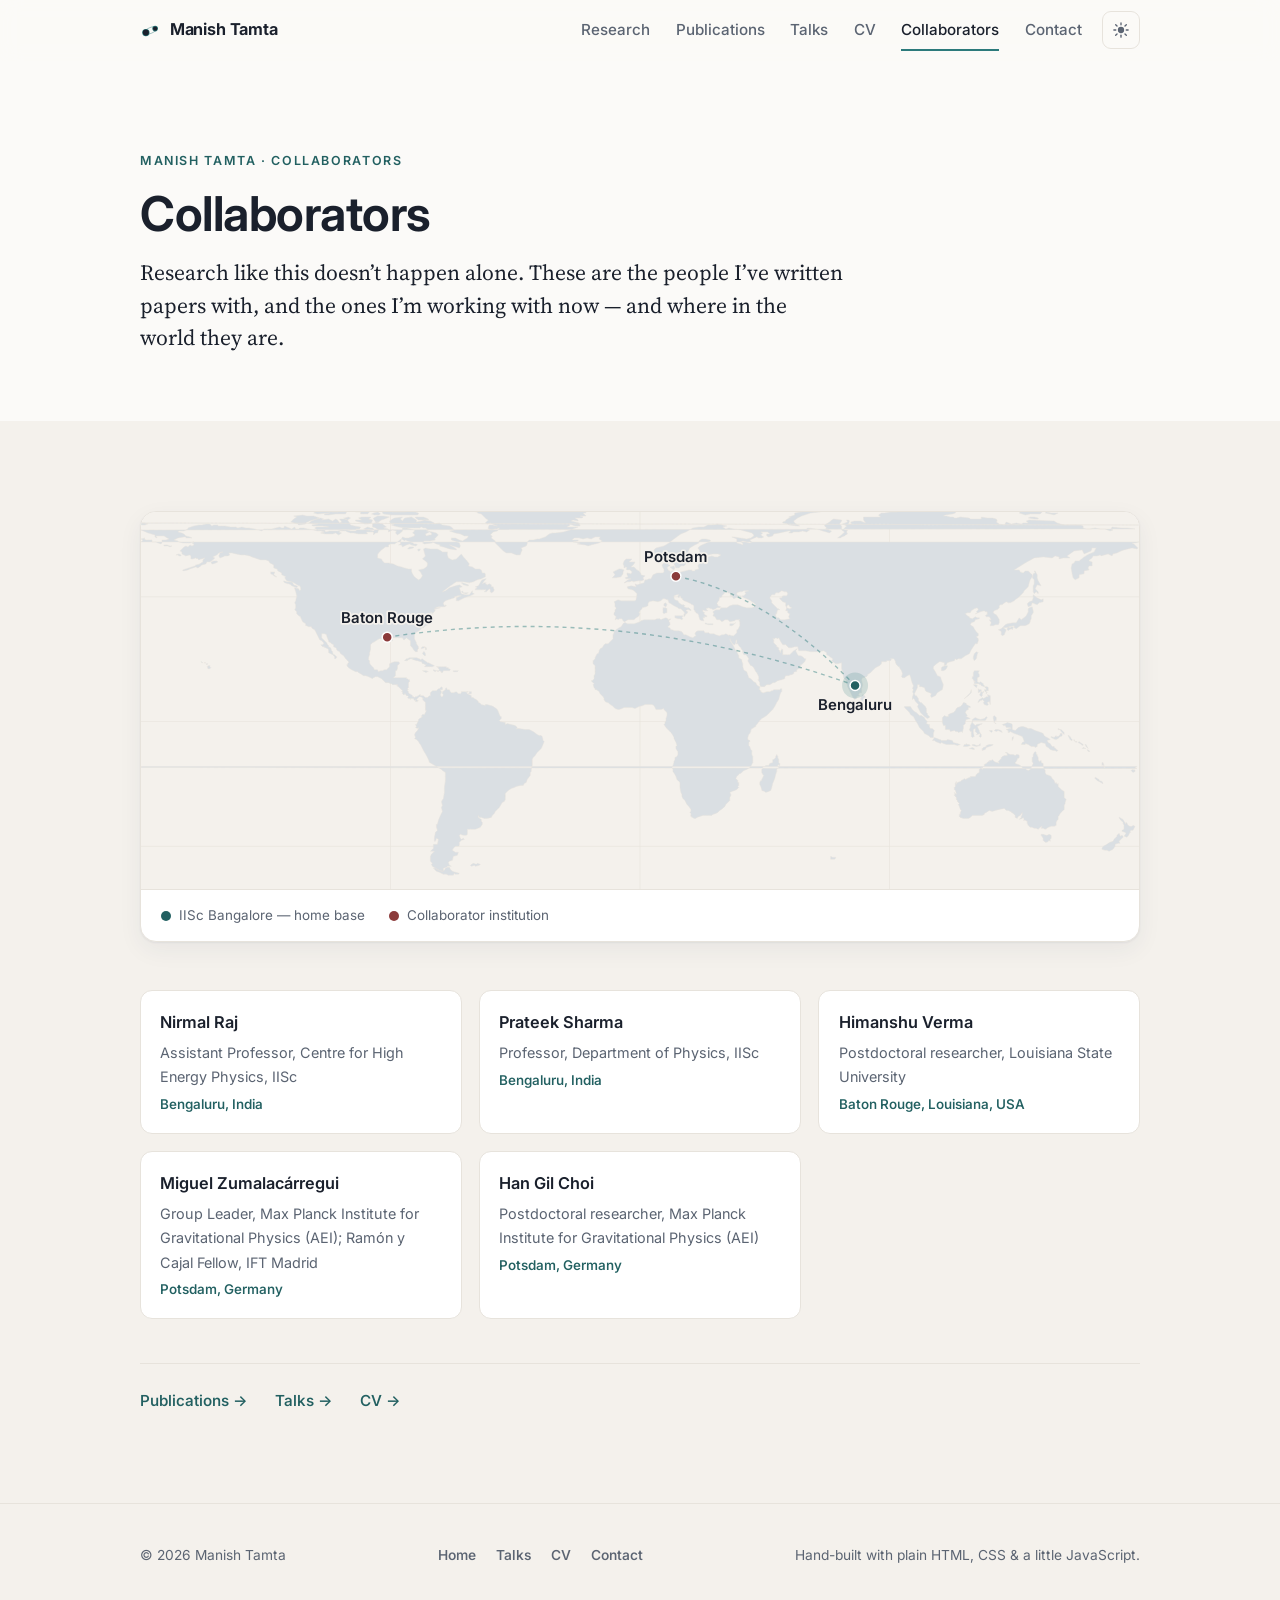
==== collaborators.html @ dfbf7b2c "Initial commit: Manish Tamta research portfolio Static site (plain HTML/CSS/JS, no build step): - Ho" ====
<!DOCTYPE html>
<html lang="en" data-theme="light">
<head>
<meta charset="utf-8">
<meta name="viewport" content="width=device-width, initial-scale=1">
<title>Collaborators — Manish Tamta</title>
<meta name="description" content="People Manish Tamta has written papers with and is working with now, and where in the world they are based.">
<link rel="canonical" href="https://manns01.github.io/manishtamta/collaborators.html">
<meta property="og:type" content="website">
<meta property="og:title" content="Collaborators — Manish Tamta">
<meta property="og:description" content="Co-authors and current collaborators, and a map of where they work.">
<meta property="og:url" content="https://manns01.github.io/manishtamta/collaborators.html">
<meta property="og:image" content="https://manns01.github.io/manishtamta/assets/img/headshot.jpg">
<meta name="twitter:card" content="summary_large_image">
<meta name="twitter:image" content="https://manns01.github.io/manishtamta/assets/img/headshot.jpg">
<link rel="icon" href="assets/img/favicon.svg" type="image/svg+xml">
<meta name="theme-color" content="#1a3a52">
<link rel="preconnect" href="https://fonts.googleapis.com">
<link rel="preconnect" href="https://fonts.gstatic.com" crossorigin>
<link rel="stylesheet" href="https://fonts.googleapis.com/css2?family=Inter:wght@400;500;600;700&family=Source+Serif+4:opsz,wght@8..60,400;8..60,500;8..60,600&display=swap">
<link rel="stylesheet" href="assets/css/style.css">
</head>
<body>
<a class="skip-link" href="#main">Skip to content</a>

<header class="site-nav" id="siteNav">
  <div class="nav-inner">
    <a class="brand" href="index.html">
      <svg class="brand-mark" viewBox="0 0 24 24" width="22" height="22" aria-hidden="true">
        <ellipse class="bbh-orbit" cx="12" cy="12" rx="8.4" ry="3.3" transform="rotate(-24 12 12)"/>
        <circle class="bbh-disc" cx="6.7" cy="14.4" r="3.5"/>
        <circle class="bbh-disc" cx="17.3" cy="9.8" r="2.5"/>
      </svg>
      Manish&nbsp;Tamta
    </a>
    <nav class="nav-links" aria-label="Primary">
      <a href="index.html#research">Research</a>
      <a href="index.html#publications">Publications</a>
      <a href="talks.html">Talks</a>
      <a href="cv.html">CV</a>
      <a href="collaborators.html" class="active" aria-current="page">Collaborators</a>
      <a href="index.html#contact">Contact</a>
    </nav>
    <div class="nav-actions">
      <button class="theme-toggle" id="themeToggle" type="button" aria-label="Switch colour theme">
        <svg class="icon-sun" viewBox="0 0 24 24" width="18" height="18" aria-hidden="true"><circle cx="12" cy="12" r="4.2" fill="currentColor"/><g stroke="currentColor" stroke-width="1.8" stroke-linecap="round"><line x1="12" y1="2.5" x2="12" y2="5"/><line x1="12" y1="19" x2="12" y2="21.5"/><line x1="2.5" y1="12" x2="5" y2="12"/><line x1="19" y1="12" x2="21.5" y2="12"/><line x1="4.9" y1="4.9" x2="6.7" y2="6.7"/><line x1="17.3" y1="17.3" x2="19.1" y2="19.1"/><line x1="4.9" y1="19.1" x2="6.7" y2="17.3"/><line x1="17.3" y1="6.7" x2="19.1" y2="4.9"/></g></svg>
        <svg class="icon-moon" viewBox="0 0 24 24" width="18" height="18" aria-hidden="true"><path fill="currentColor" d="M20 14.2A8.2 8.2 0 0 1 9.8 4a8.2 8.2 0 1 0 10.2 10.2z"/></svg>
      </button>
      <button class="menu-toggle" id="menuToggle" type="button" aria-label="Open menu" aria-expanded="false" aria-controls="siteNav">
        <span></span><span></span><span></span>
      </button>
    </div>
  </div>
</header>

<main id="main">
  <section class="section page-hero">
    <div class="wrap">
      <p class="eyebrow"><a href="index.html">Manish Tamta</a> · Collaborators</p>
      <h1>Collaborators</h1>
      <p class="lead">
        Research like this doesn&rsquo;t happen alone. These are the people I&rsquo;ve
        written papers with, and the ones I&rsquo;m working with now &mdash; and where in
        the world they are.
      </p>
    </div>
  </section>

  <section class="section section-alt">
    <div class="wrap">

      <figure class="worldmap">
        <svg viewBox="0 40 1000 378" role="img" aria-labelledby="mapTitle mapDesc" class="worldmap-svg">
          <title id="mapTitle">World map of collaborators</title>
          <desc id="mapDesc">Institutions in India, the United States and Germany, linked to IISc Bangalore.</desc>
          <rect class="ocean" x="0" y="0" width="1000" height="500"/>
          <g class="graticule" aria-hidden="true">
            <line x1="0" y1="125" x2="1000" y2="125"/>
            <line x1="0" y1="250" x2="1000" y2="250"/>
            <line x1="0" y1="375" x2="1000" y2="375"/>
            <line x1="250" y1="0" x2="250" y2="500"/>
            <line x1="500" y1="0" x2="500" y2="500"/>
            <line x1="750" y1="0" x2="750" y2="500"/>
          </g>
          <!-- Land silhouette (Natural Earth 110m via world-atlas, equirectangular).
               Regenerate with tools/build_worldmap.py -->
          <path class="land" d="M335,472 334,474 333,475 327,475 321,475 317,474 316,473 322,473 328,473 330,472 332,471 335,472ZM58,471 52,471 49,470 47,469 45,468 47,467 52,468 55,469 57,470 58,471ZM375,467 378,468 379,470 380,471 380,472 375,473 371,474 366,475 360,475 353,475 350,474 350,473 356,472 358,471 360,470 361,469 363,468 365,467 366,467 370,466 375,467ZM163,454 167,455 170,454 169,455 166,456 162,456 159,455 160,454 163,454ZM151,454 155,455 154,455 150,455 146,454 148,453 151,454ZM225,450 228,450 231,450 233,451 231,451 227,451 224,451 220,451 217,451 216,450 217,449 221,450 225,450ZM310,447 310,448 310,449 309,450 306,451 303,451 299,451 300,450 297,451 294,451 292,450 292,449 295,448 297,448 300,448 301,446 301,445 301,443 302,442 305,441 306,442 307,443 308,445 309,446 310,447ZM0,485 3,484 8,485 8,484 9,484 10,484 11,484 12,484 16,485 19,484 20,484 28,483 31,484 32,484 36,485 44,486 50,486 61,487 69,486 81,487 87,488 95,487 102,486 103,485 92,485 83,484 81,483 73,482 74,481 75,480 76,479 75,478 71,477 69,476 64,475 71,475 78,475 82,476 86,475 91,474 93,473 92,472 89,471 85,470 79,470 74,470 69,470 67,469 63,468 61,467 60,464 61,464 64,465 69,464 73,464 75,465 80,465 83,464 87,464 90,463 94,462 94,461 93,460 94,459 97,459 99,460 103,459 107,459 111,459 114,458 118,458 121,457 124,456 127,457 128,457 133,456 136,457 140,457 144,456 148,457 152,457 156,457 160,457 164,457 167,457 170,456 174,456 177,456 180,456 183,455 185,456 186,457 188,458 191,457 194,458 198,458 201,459 205,459 209,458 213,458 217,459 220,459 222,458 220,457 219,456 215,456 214,455 213,454 212,452 214,452 218,452 221,452 225,453 227,453 229,454 232,454 236,454 240,454 243,453 246,454 250,454 252,452 254,453 258,453 261,453 263,454 267,454 270,455 274,455 276,454 277,453 280,454 284,454 286,455 288,455 292,455 295,455 298,454 301,454 305,453 309,453 311,452 313,451 314,450 313,449 312,448 311,447 310,446 310,445 310,444 310,443 311,442 312,440 313,439 312,438 312,437 313,436 315,435 317,434 318,433 321,432 322,431 323,430 325,430 328,429 329,429 331,428 334,428 336,427 337,426 339,426 341,426 340,427 337,428 336,429 334,428 332,429 330,429 328,430 326,431 326,432 326,433 327,434 326,435 323,435 321,436 320,437 318,438 318,439 319,440 320,441 322,441 324,442 326,443 326,444 327,446 328,446 329,447 330,450 330,451 331,452 331,453 331,455 330,456 328,457 324,457 323,458 321,459 317,460 313,461 310,461 306,462 304,463 299,463 295,463 290,463 285,463 286,464 291,465 294,465 295,466 292,467 288,467 284,468 283,469 283,470 287,471 287,472 291,473 297,473 302,474 306,475 311,476 317,476 324,477 329,478 334,479 337,480 338,481 342,480 346,479 351,478 357,478 362,477 369,477 375,477 381,478 383,477 387,476 394,476 399,475 404,475 410,474 416,474 421,473 419,472 418,471 418,470 412,470 406,471 401,471 400,470 401,468 402,467 406,466 411,466 414,465 417,464 420,463 424,462 427,462 429,462 434,462 438,461 441,461 444,460 447,460 451,459 454,458 456,457 457,456 454,455 455,454 457,453 460,453 463,452 466,451 468,450 469,449 471,448 475,448 476,449 479,449 480,448 481,447 484,447 485,448 488,449 492,448 495,448 498,448 499,449 502,448 505,448 508,447 511,447 514,446 517,446 520,445 522,444 524,445 526,444 528,446 530,447 533,446 534,445 537,444 541,445 542,446 544,445 547,444 551,444 553,444 557,444 560,445 561,446 563,446 566,446 569,446 572,446 575,446 578,445 581,445 583,444 586,444 589,443 591,443 593,441 594,440 597,441 598,442 600,442 603,442 605,443 607,444 610,443 611,442 614,441 617,441 619,440 623,440 625,439 627,438 629,438 632,438 634,437 636,436 639,436 641,436 642,435 644,434 646,433 649,433 651,433 654,433 657,433 659,434 659,435 661,436 663,437 666,437 668,438 671,439 673,439 676,438 678,437 681,438 683,438 686,438 689,439 691,439 694,442 693,444 691,444 688,445 689,446 692,446 691,447 690,448 689,450 691,450 694,451 697,450 699,449 700,448 701,447 703,446 704,445 705,444 707,444 710,444 713,443 716,443 717,442 718,441 720,440 722,439 725,439 726,438 728,437 730,437 733,437 735,437 738,436 741,437 743,436 744,434 745,435 747,436 749,437 752,437 754,436 757,437 760,437 762,436 764,437 766,437 769,437 772,437 774,436 777,437 779,436 780,435 782,434 786,432 787,433 790,433 791,434 795,436 798,436 800,436 803,436 806,435 808,435 810,434 813,434 816,433 818,434 819,434 821,435 824,435 826,436 829,437 833,437 836,437 838,436 840,435 842,435 845,435 848,435 850,435 853,435 855,435 858,435 860,435 863,435 866,434 869,434 872,434 874,434 875,433 875,431 877,432 877,433 878,435 879,435 882,436 885,436 889,436 891,436 895,436 897,436 901,436 904,436 906,437 906,438 907,439 910,439 913,440 917,440 921,441 924,441 927,441 929,440 931,441 933,442 936,443 939,443 942,443 944,444 947,445 949,446 952,446 955,446 958,447 961,447 965,447 968,447 971,448 974,448 976,449 975,450 974,451 973,452 972,453 970,455 967,455 965,456 961,457 960,458 958,459 956,460 955,461 954,462 954,463 954,464 956,465 956,466 958,467 963,468 964,469 959,469 955,470 949,470 947,471 947,473 945,474 944,475 948,476 949,477 951,478 955,479 959,480 963,481 969,481 971,483 979,483 979,484 981,484 989,484 995,485 0,485ZM312,400 315,401 319,402 318,403 315,403 314,402 313,404 311,404 308,404 306,403 303,403 299,401 296,400 293,397 295,397 299,399 302,400 304,399 305,397 307,396 309,396 310,398 312,400ZM337,392 340,393 339,394 335,395 334,394 331,395 330,394 333,392 336,393 337,392ZM695,388 691,388 691,387 691,386 691,385 693,386 696,386 696,387 695,388ZM904,363 907,364 908,364 910,363 912,364 912,367 911,368 911,370 910,369 908,371 907,371 906,371 904,369 904,367 902,364 902,363 904,363ZM981,364 981,365 983,364 984,365 984,366 983,367 981,369 980,370 981,372 979,372 976,373 976,375 974,378 972,379 970,380 968,379 966,379 963,378 963,377 964,375 968,373 969,372 971,371 974,370 975,368 977,366 978,365 978,364 980,362 981,364ZM985,350 987,353 987,351 988,352 989,354 991,355 993,355 994,354 996,355 995,357 994,359 992,359 991,360 992,361 991,361 990,363 989,365 987,366 986,365 985,365 987,362 986,361 983,360 983,359 985,358 985,356 985,354 984,352 984,351 983,350 981,348 980,346 981,346 982,347 984,348 985,350ZM964,312 963,312 962,311 960,310 958,309 956,307 956,306 957,306 958,307 960,308 960,309 963,310 964,312ZM995,298 996,299 996,300 994,301 993,300 992,299 994,298 995,299 995,298ZM0,296 998,297 996,297 996,296 997,296 998,295 0,295 1,295 0,296ZM966,296 965,296 964,295 964,294 966,296ZM964,291 965,294 964,293 963,294 963,293 963,291 964,291ZM639,288 639,291 640,292 640,294 639,294 639,293 638,294 639,296 638,297 637,298 637,300 636,303 635,307 633,312 632,316 631,319 629,320 626,321 625,320 622,319 622,318 621,315 620,313 620,311 621,309 622,309 622,308 623,306 624,304 623,303 622,301 622,298 623,297 623,295 625,295 626,294 627,294 629,294 630,292 633,291 633,289 633,288 634,288 636,286 636,285 637,283 638,285 638,286 639,288ZM899,288 900,290 902,289 902,291 904,292 904,293 904,295 905,297 906,299 906,301 907,303 910,304 912,305 913,307 915,309 916,312 917,311 918,313 919,312 919,315 921,317 922,318 925,320 925,322 925,324 925,326 927,328 926,331 926,332 925,334 925,336 925,338 923,340 921,342 920,344 919,345 919,348 918,349 917,351 917,353 917,354 915,355 912,355 909,356 908,357 906,358 904,357 902,357 903,355 901,356 899,358 897,357 895,357 893,356 891,356 889,354 888,352 888,350 886,349 884,349 885,348 884,346 883,347 880,348 882,346 882,345 883,343 883,341 881,344 879,345 878,347 876,346 876,344 874,342 872,341 873,341 869,339 867,339 865,337 860,338 856,339 853,340 850,339 847,341 845,342 845,343 843,344 841,344 839,344 837,344 835,344 833,344 831,346 829,347 828,347 826,347 824,347 821,346 820,345 820,343 821,343 821,342 821,341 822,339 821,338 820,335 819,333 820,332 818,330 818,329 817,328 817,326 815,324 815,323 816,324 815,321 816,322 817,323 817,322 816,319 815,318 815,316 816,315 816,314 816,312 817,310 817,313 818,311 821,310 822,309 824,308 825,307 826,308 828,307 830,306 831,306 831,305 833,305 836,305 837,303 838,302 840,301 840,299 840,298 842,296 843,298 844,297 843,296 844,295 845,295 845,293 847,292 848,291 849,290 850,290 850,289 852,289 853,288 855,290 857,291 858,291 860,292 859,290 861,288 862,287 862,286 863,285 865,284 866,284 868,284 868,282 866,281 868,281 869,282 871,283 873,283 874,283 876,284 877,283 878,283 879,283 880,284 880,286 879,287 878,287 878,288 877,290 876,291 876,292 879,293 881,294 882,295 884,297 885,297 886,297 887,298 889,299 891,298 892,297 892,296 893,294 894,292 893,290 893,288 893,286 894,285 894,284 894,283 895,281 896,280 897,281 897,283 898,283 898,284 899,286 899,287 899,288ZM950,279 951,280 949,280 948,278 950,279ZM835,278 834,278 830,277 833,276 835,277 835,278ZM947,277 946,277 944,277 943,277 944,276 945,276 946,277 947,277ZM949,277 947,275 946,273 947,273 948,275 949,277ZM846,278 843,279 843,278 843,277 844,276 847,275 847,274 850,273 852,273 853,273 854,273 853,274 850,275 847,276 846,278ZM827,272 828,273 830,273 831,274 828,275 826,275 824,275 825,273 827,273 827,272ZM841,272 841,274 837,275 833,274 833,273 835,273 837,274 839,274 841,272ZM944,273 944,274 942,273 941,272 939,271 940,270 941,271 943,272 944,273ZM938,270 937,271 936,270 935,269 935,268 936,270 938,270ZM802,269 807,269 808,268 813,269 814,271 818,272 821,273 818,274 815,273 813,273 810,273 807,273 804,272 802,271 801,272 796,270 795,269 793,269 795,266 798,267 800,268 801,268 802,269ZM874,267 873,269 873,267 873,266 874,265 874,266 874,267ZM933,269 932,269 931,268 930,266 929,264 930,264 930,265 931,265 932,267 933,268 933,269ZM922,265 921,265 920,266 919,267 917,268 916,268 914,267 912,266 912,265 915,266 916,265 917,264 917,265 919,265 920,264 921,263 921,262 923,262 923,264 922,265ZM853,260 852,261 851,260 850,259 853,259 853,260ZM862,259 863,261 861,260 859,259 857,260 855,259 856,258 859,258 862,259ZM925,262 925,263 924,262 923,261 922,260 921,258 919,258 919,257 921,258 922,258 923,259 924,260 925,261 925,262ZM873,253 873,258 876,259 879,256 882,255 884,255 887,256 889,257 892,257 896,259 902,261 904,262 905,264 906,265 910,267 911,268 908,269 909,271 911,272 913,275 915,275 915,276 917,277 916,277 919,279 917,280 916,279 914,279 911,278 909,276 907,275 906,272 902,271 900,272 898,273 898,275 896,276 895,275 892,275 889,273 886,272 886,273 882,273 883,271 885,270 884,267 883,265 878,263 875,262 871,260 870,261 869,261 869,260 869,259 867,258 870,257 872,257 871,256 867,256 866,254 864,254 863,253 866,252 868,251 872,252 873,253ZM848,246 846,249 844,249 841,249 836,249 834,249 833,251 836,254 837,253 843,252 842,253 841,253 840,254 838,255 840,259 840,260 842,263 842,265 841,266 840,265 841,262 838,263 837,263 838,262 836,260 836,257 834,258 834,261 835,265 833,266 832,265 832,262 832,260 831,260 830,258 831,256 831,254 833,250 833,248 836,246 838,247 841,248 845,247 847,245 848,246ZM857,247 857,249 856,249 855,251 857,252 856,252 855,251 854,247 854,245 855,244 856,245 857,246 857,247ZM794,266 791,266 789,264 785,262 784,260 782,258 780,256 778,252 776,249 775,247 774,245 771,243 770,241 768,239 765,236 765,235 766,235 771,235 773,238 775,240 777,241 780,244 782,244 785,246 786,248 788,250 787,252 789,253 790,253 790,255 791,257 793,257 795,259 794,262 794,266ZM827,245 831,247 827,248 826,250 826,252 824,254 824,257 823,261 822,260 819,261 818,260 816,260 815,259 811,260 810,258 808,258 806,258 806,254 804,254 803,251 803,249 803,246 805,244 807,245 809,245 809,243 811,242 814,241 816,239 817,237 818,236 821,235 823,233 824,231 825,231 827,232 827,233 829,234 831,235 831,236 829,236 829,238 827,239 826,241 828,244 827,245ZM851,227 851,228 851,230 851,233 850,230 848,231 849,233 848,234 845,233 844,231 845,230 843,228 842,229 841,229 839,231 839,230 840,228 842,227 843,226 844,227 846,226 847,225 849,225 848,223 851,224 851,226 851,227ZM726,233 723,233 722,231 721,227 723,223 725,224 726,226 727,229 727,232 726,233ZM331,222 328,222 329,221 329,220 330,220 331,220 331,222ZM844,221 843,222 843,224 842,225 840,223 841,222 841,221 842,220 843,220 843,221 845,219 844,221ZM829,224 825,227 827,225 829,223 831,221 832,218 832,221 831,222 829,224ZM839,217 840,218 842,218 842,219 841,220 839,221 839,220 839,218 839,217ZM849,216 849,219 847,219 847,220 848,221 847,222 847,220 846,220 845,218 847,218 847,217 845,215 848,215 849,216ZM838,214 837,216 836,215 834,213 837,213 838,214ZM837,199 839,199 840,199 839,201 840,203 840,205 838,206 838,208 838,210 840,211 841,210 844,212 844,213 845,214 845,215 842,214 841,212 841,213 839,212 836,212 835,212 835,210 836,210 835,209 835,210 834,208 833,207 833,205 834,205 834,201 835,199 837,199ZM318,199 317,200 315,200 313,200 313,199 314,199 316,199 317,199 318,199ZM286,200 286,201 284,200 282,199 283,199 284,199 285,199 286,199 288,200 286,200ZM298,195 301,195 303,195 305,195 306,195 306,196 308,196 308,197 309,197 310,198 309,199 308,199 307,199 306,199 305,199 304,199 303,199 302,201 301,201 301,200 299,199 298,200 296,199 295,200 293,199 293,198 296,199 298,199 299,198 298,197 298,196 296,195 297,195 298,195ZM806,198 804,199 802,199 802,196 803,195 806,194 808,194 808,195 807,197 806,198ZM68,197 67,197 67,196 66,195 67,195 67,194 68,194 69,194 69,195 70,196 69,197 68,197ZM66,193 65,192 66,192 67,192 66,193ZM65,191 64,191 63,191 65,191ZM62,191 61,191 60,190 61,190 62,191ZM279,187 280,188 282,187 283,188 286,190 287,191 288,191 290,192 292,193 294,194 292,195 290,195 288,195 284,195 286,193 285,193 283,192 282,192 281,190 280,190 277,189 276,189 273,188 272,188 273,187 270,187 268,188 267,188 267,189 265,189 264,189 265,188 266,187 267,187 269,186 271,186 274,186 276,186 279,187ZM285,184 284,184 283,183 282,182 283,180 284,180 285,182 285,184ZM837,187 835,189 834,187 834,185 835,182 837,180 839,181 838,182 837,187ZM284,176 281,177 281,176 282,175 284,175 284,176ZM286,176 286,178 285,178 285,176 284,175 286,176ZM874,155 874,156 873,158 872,157 870,158 869,159 868,158 868,157 869,155 871,156 872,155 874,155ZM596,151 594,152 594,153 592,154 590,154 590,152 591,152 592,152 594,152 596,151ZM566,151 567,152 570,152 572,152 573,152 573,153 569,153 565,152 566,151ZM543,144 542,146 543,147 542,148 540,147 538,147 535,146 535,144 538,144 541,144 543,144ZM526,136 527,137 527,141 526,141 524,142 523,141 523,138 523,136 524,136 526,136ZM892,147 891,149 891,150 890,152 886,154 881,154 877,157 875,156 875,154 870,155 867,156 864,156 867,158 865,163 863,164 862,163 862,160 861,159 859,158 862,157 864,155 866,153 868,152 874,151 877,151 880,146 882,148 886,145 887,144 889,140 889,137 890,136 893,135 894,139 894,141 892,144 892,147ZM527,133 526,135 524,134 524,133 524,132 526,131 527,133ZM900,127 902,128 904,127 904,130 900,131 898,133 893,131 892,134 889,135 888,132 890,130 893,129 894,126 894,123 898,126 900,127ZM323,121 325,121 328,121 326,122 325,122 322,121 321,120 322,119 323,121ZM328,114 327,114 323,113 321,111 322,111 325,112 328,113 328,114ZM157,115 156,116 151,114 150,113 148,112 147,112 144,111 143,110 143,109 146,110 148,110 151,110 152,111 153,113 156,114 157,115ZM344,109 342,112 344,111 346,111 345,112 347,113 349,112 351,113 351,115 353,115 353,116 354,118 353,120 351,121 350,120 350,118 349,117 346,120 344,120 346,118 344,118 341,118 335,118 335,117 337,116 335,115 338,114 341,109 342,108 345,107 346,107 344,109ZM131,100 134,100 133,103 136,105 135,105 133,104 132,103 130,102 130,100 131,100ZM899,109 902,114 898,113 896,117 899,120 899,122 897,120 895,122 894,120 894,117 894,114 895,112 895,108 893,106 894,102 896,101 895,99 896,99 897,101 898,103 898,106 899,109ZM481,105 476,106 472,106 475,103 473,100 477,98 479,97 481,97 484,98 483,100 483,102 481,105ZM535,96 534,98 531,96 530,95 534,94 535,96ZM75,91 72,92 71,92 70,90 73,89 74,89 76,89 77,90 75,91ZM492,87 489,90 492,90 495,90 494,92 491,95 494,95 497,98 499,99 501,102 501,103 505,104 504,105 503,106 504,108 502,109 498,109 493,110 492,109 490,110 487,110 485,111 484,111 488,108 491,107 486,107 485,106 488,105 487,103 487,101 491,102 492,100 490,98 487,98 486,97 487,96 486,95 484,96 484,94 483,92 484,89 486,87 488,87 492,87ZM40,84 38,84 37,83 35,83 38,82 40,83 40,84ZM280,77 279,79 278,79 277,78 278,77 279,77 280,77ZM273,76 269,77 267,77 269,75 273,75 273,76ZM23,73 25,73 26,73 29,74 31,74 29,75 27,74 26,74 23,74 23,73ZM263,68 264,69 265,68 267,69 270,70 273,71 273,72 276,72 277,73 275,74 271,73 269,72 266,73 262,75 261,73 258,73 260,72 260,70 261,67 263,68ZM460,65 459,67 462,69 459,71 451,73 448,74 445,73 437,72 440,71 433,70 438,69 438,68 432,68 434,66 439,66 443,67 447,66 451,67 455,65 460,65ZM289,63 286,64 285,62 287,61 289,60 291,61 291,62 291,63 289,63ZM0,58 7,61 14,63 14,65 16,66 15,64 23,64 28,67 25,68 21,68 21,71 20,72 17,71 15,70 11,70 11,68 8,68 5,68 3,67 4,66 0,67 2,68 0,70 1000,70 996,71 993,71 995,72 997,74 998,75 999,76 998,77 993,76 985,78 982,79 978,81 974,82 973,84 969,82 962,84 961,83 958,84 954,84 953,86 950,88 950,89 953,90 953,94 950,94 949,96 950,98 945,99 945,102 940,103 940,106 936,108 934,106 933,102 932,96 933,92 935,91 936,89 940,89 945,85 950,82 955,80 957,76 953,76 952,79 945,82 943,78 935,79 928,84 931,86 924,86 920,87 920,85 916,84 913,86 904,85 895,86 886,91 875,98 880,98 881,100 884,101 886,99 889,99 893,103 893,105 891,108 890,111 889,115 885,119 884,121 880,125 876,128 875,129 871,131 869,131 867,130 864,132 863,133 862,133 861,133 860,134 860,136 859,137 858,138 857,138 855,139 854,140 854,141 855,142 857,143 859,146 860,148 860,151 859,153 856,153 854,154 851,154 851,153 852,151 850,148 852,148 850,145 849,145 848,145 847,145 846,144 847,143 848,143 848,142 848,141 848,140 846,140 845,139 841,140 839,141 836,142 838,141 837,140 839,138 838,136 835,137 832,139 831,141 828,141 826,142 828,144 830,145 830,146 833,147 836,145 838,146 840,146 840,147 836,148 835,150 832,151 831,153 834,155 835,157 837,160 839,162 839,164 837,165 838,166 839,167 839,169 838,172 836,172 834,175 832,178 830,182 826,184 822,187 819,187 817,188 816,187 815,189 811,190 808,191 807,193 805,194 805,192 805,191 801,190 800,190 796,193 794,195 794,197 796,200 798,204 801,205 802,208 804,213 803,218 801,219 798,221 796,224 792,226 791,224 792,222 790,221 787,220 786,219 785,216 782,215 780,215 780,213 778,213 778,216 776,220 775,222 776,224 777,224 779,227 779,229 781,231 782,231 784,233 786,235 787,237 787,238 787,240 787,241 788,242 788,243 790,245 790,246 788,247 785,245 782,242 781,241 780,239 779,237 778,235 779,233 778,232 777,231 776,230 775,228 774,227 773,228 773,227 773,225 774,222 773,220 774,218 773,217 774,214 773,212 772,209 771,205 770,203 768,204 765,206 763,206 762,205 763,202 762,199 760,196 760,195 759,195 757,193 756,191 756,190 755,188 754,187 751,187 752,188 751,189 750,189 749,189 748,189 747,189 747,190 745,190 742,190 742,192 740,194 736,196 733,199 731,201 728,203 728,204 727,205 724,206 723,206 722,208 723,212 723,214 722,217 722,221 720,221 719,223 720,224 717,225 717,227 715,228 713,225 711,221 710,219 709,217 708,215 707,211 707,209 704,206 703,200 702,197 702,193 702,191 698,192 696,192 692,189 693,188 693,187 689,184 687,183 687,181 684,179 679,180 675,180 671,180 666,179 663,179 659,179 658,175 657,175 655,175 652,176 649,176 646,173 643,173 641,170 639,166 638,167 636,166 635,167 633,167 634,168 634,169 634,171 636,173 637,174 637,175 639,176 639,177 639,178 640,179 640,180 641,181 641,179 642,178 642,177 643,178 643,180 643,182 643,183 644,183 646,183 648,183 650,183 652,181 654,179 656,178 657,177 657,178 656,179 657,181 658,183 659,184 661,184 663,185 664,186 665,187 666,187 666,188 665,190 664,191 662,193 661,193 661,194 660,195 661,197 660,197 659,197 657,198 657,200 656,200 655,200 654,201 654,202 652,203 651,203 649,204 648,204 646,204 645,206 645,207 642,208 638,209 635,211 634,211 633,211 632,212 630,213 627,213 626,214 625,214 625,215 624,215 623,215 621,215 620,213 620,212 620,211 619,209 618,208 619,208 619,206 619,205 618,203 617,201 616,200 615,198 614,196 612,194 611,194 609,191 608,189 609,187 607,184 606,183 604,183 603,181 603,180 603,179 602,178 601,176 599,174 598,172 596,172 597,171 597,170 597,168 596,169 596,171 595,173 594,173 593,172 592,171 590,167 591,170 593,173 595,177 596,179 597,180 599,184 599,186 602,188 602,189 603,192 603,195 604,198 605,199 607,200 608,203 609,206 611,207 614,210 616,211 617,213 618,214 620,215 620,216 620,217 619,217 620,218 621,219 621,220 623,221 624,221 627,220 630,220 632,219 633,219 634,218 636,218 637,218 638,218 640,218 641,217 642,217 642,219 642,220 641,221 640,224 639,228 637,231 635,235 633,238 629,242 627,244 622,247 620,249 617,253 616,254 616,255 614,256 613,257 612,257 611,259 611,260 610,262 609,263 608,266 608,268 610,269 610,270 609,271 609,272 609,274 610,275 611,278 612,279 612,280 612,283 613,285 613,289 613,291 612,293 611,295 610,296 607,298 604,299 601,302 600,302 598,304 597,305 596,307 598,309 598,311 599,311 599,314 598,315 599,316 598,317 597,318 595,319 592,320 590,321 591,323 591,324 590,326 590,329 589,330 588,331 587,332 586,333 585,335 583,337 580,339 578,341 576,342 573,343 572,344 570,344 569,344 566,344 564,344 563,344 560,345 557,346 556,347 554,347 553,346 552,346 551,344 551,345 551,344 551,342 550,341 551,340 551,338 549,335 547,333 545,329 543,327 542,325 542,323 541,321 540,316 540,313 540,311 539,310 537,308 536,305 535,303 533,300 533,298 532,296 533,294 534,291 534,290 535,288 535,286 537,285 538,283 538,281 538,280 537,279 536,277 536,275 537,274 536,271 535,269 534,267 534,266 533,264 531,261 528,258 526,256 524,253 525,252 525,251 526,249 526,247 527,244 527,241 526,240 525,239 524,238 524,237 521,238 520,238 519,238 516,238 515,236 514,234 512,233 510,233 507,233 505,233 503,234 499,235 497,236 495,237 492,236 491,236 489,236 487,236 484,236 482,237 479,238 478,238 475,237 472,234 470,233 468,231 467,231 465,230 464,228 464,227 463,225 462,224 461,223 460,222 459,220 458,219 456,218 455,218 455,217 454,216 453,213 454,212 452,210 451,209 452,209 454,207 454,205 454,204 455,202 455,200 455,197 455,196 455,194 454,193 453,192 453,190 453,189 454,188 455,187 455,186 456,184 457,182 458,182 459,180 459,179 460,177 462,176 464,173 465,172 468,172 470,170 471,169 473,167 473,163 474,161 474,160 476,158 479,156 481,155 483,152 484,151 486,151 487,152 490,152 493,152 494,152 497,151 500,150 501,149 504,148 509,148 513,148 515,148 517,147 520,147 521,148 523,147 526,146 528,147 528,148 531,147 529,149 529,150 530,151 530,153 528,155 529,156 530,156 531,158 532,158 535,159 536,159 539,159 542,160 544,163 546,163 550,165 553,166 554,165 556,164 555,162 556,160 558,159 560,159 564,159 565,161 566,161 569,161 570,162 574,162 576,163 579,164 580,164 582,163 584,163 586,162 588,163 589,164 589,163 592,164 594,164 595,163 596,162 597,161 597,159 597,158 598,158 599,156 600,154 600,152 600,150 599,149 600,148 599,148 596,148 595,149 590,150 588,148 585,148 584,149 582,150 580,148 577,148 575,145 573,144 574,142 573,140 576,138 580,138 581,136 587,136 590,134 593,133 598,133 603,135 607,136 610,136 612,136 615,135 616,133 615,132 614,131 612,130 611,129 607,127 604,126 602,124 604,124 606,122 605,120 609,119 606,119 604,119 602,120 600,120 597,121 597,123 599,124 601,124 601,125 598,125 594,127 593,126 593,125 590,124 591,124 593,123 592,122 588,121 588,120 585,121 584,122 582,124 582,125 581,126 580,125 579,129 578,130 577,132 578,133 578,134 581,135 580,136 577,136 576,137 573,138 572,137 571,137 569,136 566,137 568,139 566,139 565,139 563,138 563,140 565,141 564,142 565,143 567,144 567,145 564,145 565,146 563,146 564,149 562,149 560,148 559,145 559,144 558,142 556,141 556,140 555,140 555,139 554,138 554,137 554,135 554,134 553,133 552,133 551,132 549,131 547,130 544,129 542,127 543,127 541,126 541,125 540,124 539,126 538,125 538,124 539,123 537,123 534,124 534,125 534,126 535,128 538,129 539,131 542,133 544,133 545,134 544,135 547,136 549,136 551,138 551,139 549,138 547,138 546,139 548,140 547,142 546,142 545,144 544,145 544,144 544,142 545,142 544,140 543,139 542,138 541,137 539,137 538,136 536,135 534,134 531,132 529,131 528,128 527,128 525,127 523,127 522,128 521,129 518,130 513,129 509,130 508,132 508,134 506,135 502,136 502,137 500,139 499,141 500,142 499,144 498,145 496,146 494,148 491,148 488,148 486,149 485,150 484,150 483,149 482,147 479,147 478,148 477,147 475,148 476,145 475,144 474,143 474,142 474,141 475,140 475,138 476,137 476,136 475,135 475,134 475,132 474,130 478,128 481,129 485,129 488,129 490,129 495,129 496,128 497,122 494,119 492,118 488,117 487,115 491,114 496,115 495,112 497,113 504,111 505,108 507,108 509,107 511,107 513,103 517,101 519,101 520,101 522,101 523,101 524,100 524,99 524,97 523,96 522,93 523,92 524,91 526,91 527,90 529,90 529,91 528,92 529,93 530,93 530,94 529,94 527,96 528,97 528,98 530,99 530,100 533,99 535,99 538,100 539,101 541,100 545,99 549,98 552,98 552,99 555,99 555,98 559,97 558,94 559,92 560,91 563,90 565,92 567,92 568,89 568,88 567,88 565,87 565,86 568,85 572,84 575,85 578,85 581,83 578,82 573,82 568,83 564,84 562,82 559,81 560,79 558,76 560,74 562,73 569,70 571,69 570,68 566,67 562,67 559,69 559,71 555,73 550,76 548,80 550,82 552,83 550,86 547,87 546,92 544,94 541,94 539,96 536,96 535,94 533,90 531,87 529,85 523,88 520,89 516,87 515,84 514,78 516,76 524,74 529,71 534,67 541,62 546,60 553,56 559,55 564,55 568,53 573,53 578,52 587,54 583,55 586,57 589,56 594,57 601,58 612,61 614,63 614,64 611,66 607,67 594,65 592,65 597,67 597,71 601,72 603,73 603,71 601,70 603,69 610,71 612,70 610,68 617,65 619,66 622,66 624,65 621,63 623,61 621,60 628,60 630,62 627,62 627,64 629,65 633,64 634,62 640,61 649,59 651,59 649,61 652,61 654,60 659,60 663,59 667,60 670,58 667,57 668,56 676,57 680,58 690,61 692,59 689,58 689,57 686,57 687,56 685,54 685,53 690,50 692,48 694,47 702,48 702,49 700,52 701,53 702,54 702,58 705,60 703,62 698,66 701,66 702,65 705,64 706,63 708,62 707,60 708,58 705,58 704,57 707,54 703,52 708,50 707,48 709,48 710,49 709,52 712,52 711,50 715,49 721,49 726,51 724,48 724,45 728,45 735,45 741,45 739,43 742,41 745,41 751,40 758,40 759,39 766,38 769,39 775,38 780,38 781,36 783,35 790,34 795,35 791,36 797,36 798,38 800,37 809,37 815,38 817,39 816,41 813,42 806,43 804,44 807,44 811,45 814,45 815,46 817,46 821,45 830,46 831,47 842,47 842,45 848,46 853,46 857,47 858,49 857,50 860,52 865,53 867,50 872,52 877,51 882,52 884,51 889,51 887,49 890,48 915,49 918,51 925,53 936,53 942,53 944,54 944,56 947,57 951,57 956,56 961,57 966,57 971,59 974,58 972,57 973,55 982,56 988,56 996,57 0,58ZM636,135 638,137 639,137 640,138 638,138 637,141 637,142 636,142 636,144 637,146 639,146 641,148 645,148 650,147 649,145 650,142 648,141 648,139 646,139 647,136 650,137 652,136 650,135 649,133 647,134 647,136 646,134 646,133 646,132 646,131 643,130 641,128 640,127 640,126 642,126 643,124 645,124 647,124 648,122 647,120 645,120 642,119 639,121 636,121 635,123 632,123 630,126 632,129 632,131 635,134 636,135ZM234,58 233,59 229,58 227,58 223,57 225,56 227,55 230,56 232,56 233,57 234,58ZM0,51 1000,53 997,53 996,53 0,51ZM0,51 3,51 7,52 6,52 4,53 0,53 0,51ZM248,57 248,60 252,58 256,59 255,61 257,63 260,61 262,59 262,56 266,56 270,57 274,58 274,59 272,61 274,62 274,64 268,66 265,66 262,65 261,67 258,69 257,70 254,72 250,72 248,73 248,75 245,75 241,78 238,81 237,83 237,86 241,87 242,89 244,91 248,91 253,92 255,93 257,94 261,95 264,96 268,97 271,97 271,99 272,102 274,105 278,108 280,107 282,104 280,100 278,98 283,97 286,95 287,93 287,91 285,89 282,87 285,84 284,81 283,77 285,76 290,77 293,77 295,77 297,77 301,79 302,80 307,80 307,83 308,86 310,87 312,88 316,87 319,84 321,82 323,85 326,88 329,92 328,94 332,95 335,97 339,97 341,98 342,101 344,101 345,102 345,105 343,106 341,107 337,108 333,110 329,111 323,110 318,110 316,110 313,112 310,114 306,117 302,120 305,119 309,116 315,114 319,113 322,115 319,116 320,119 321,122 325,123 329,123 332,119 332,121 334,122 330,124 324,126 322,127 318,129 316,129 316,126 321,124 317,124 314,125 314,126 311,127 308,128 305,129 304,130 303,131 303,132 304,134 305,134 305,133 306,134 304,135 302,135 300,135 299,135 298,135 295,136 299,136 300,136 296,137 294,137 295,137 294,138 295,138 294,140 292,142 292,141 291,141 290,140 291,142 292,143 291,144 289,147 290,145 288,144 288,141 287,142 288,144 286,144 288,145 288,147 289,148 290,151 288,153 285,154 283,156 282,156 280,157 280,158 277,160 275,161 274,163 274,165 274,167 275,169 276,171 276,172 278,175 278,177 277,178 277,180 276,180 275,180 274,179 273,178 272,176 270,174 270,173 270,171 270,169 267,167 266,166 264,168 263,168 262,166 260,166 257,166 254,166 252,166 251,166 252,167 252,168 252,169 251,169 250,169 248,169 245,168 243,168 241,167 239,167 237,168 234,170 232,171 230,173 230,174 230,176 230,177 230,178 229,181 229,183 228,186 228,188 229,189 229,191 230,193 232,195 233,196 234,198 237,198 238,200 240,199 242,199 244,198 246,198 248,196 249,195 249,192 251,191 254,190 257,190 258,190 259,191 259,192 257,194 257,195 257,196 257,197 256,199 255,199 255,200 255,201 255,202 255,203 255,204 254,205 253,206 254,206 255,206 256,206 257,206 259,206 260,206 261,206 262,206 263,206 264,206 265,206 266,206 266,207 267,207 268,208 269,208 269,209 269,210 268,211 268,212 268,214 268,216 267,217 268,218 267,218 267,219 268,220 268,221 269,222 271,223 272,224 272,225 273,225 274,226 275,225 276,225 278,224 279,223 280,223 280,224 282,224 283,224 284,225 285,226 287,226 289,224 290,224 290,223 290,221 292,219 294,219 296,219 298,217 299,217 301,215 302,216 302,217 302,218 300,218 301,220 301,221 300,223 301,225 302,225 303,223 302,222 302,220 305,218 305,217 306,216 307,218 309,218 310,220 311,221 313,221 316,220 318,222 320,222 321,221 321,220 325,220 328,220 326,221 327,222 329,223 331,224 331,226 333,226 334,227 336,228 338,230 338,231 339,231 340,232 341,233 345,234 345,233 347,233 350,234 351,234 353,235 356,237 357,238 358,240 360,245 361,245 361,247 359,249 360,250 365,251 365,253 367,252 371,253 375,254 377,256 376,257 379,257 385,258 389,258 393,260 397,263 399,264 401,264 402,265 403,269 404,270 402,275 401,277 397,281 395,284 393,286 392,288 392,294 391,298 391,300 390,301 390,304 387,308 386,311 384,312 383,314 380,314 376,315 374,316 371,317 368,319 365,322 365,324 365,325 365,328 364,330 362,331 359,336 357,338 355,340 354,342 352,344 351,346 347,347 345,347 344,347 341,346 339,346 338,344 338,346 341,348 341,350 342,351 342,353 340,356 335,358 330,358 327,358 327,360 327,362 327,363 326,364 323,364 320,363 319,364 320,367 321,368 323,367 324,368 321,369 319,371 319,374 318,375 315,375 313,377 312,379 315,381 318,381 317,384 313,385 312,389 309,390 308,391 309,394 311,395 310,395 307,395 306,396 303,397 303,400 302,400 298,399 295,397 292,395 291,393 292,392 290,390 290,385 291,383 294,380 290,380 293,377 293,373 297,373 298,368 296,367 295,370 294,370 294,366 295,361 297,359 296,356 296,353 297,353 298,349 300,344 302,340 301,336 302,334 301,330 303,327 304,321 304,316 305,309 305,305 305,301 302,299 301,298 296,295 291,292 289,291 288,288 286,284 283,279 280,273 279,272 278,270 276,268 274,267 275,266 274,263 275,261 277,259 278,257 278,256 277,257 275,256 276,255 275,253 276,253 277,251 278,249 278,248 279,247 281,246 281,245 282,245 281,244 282,243 284,243 285,241 286,239 285,239 285,237 285,234 285,231 284,230 283,229 282,228 283,227 282,227 282,226 280,225 279,225 278,226 277,227 276,228 278,229 277,229 277,230 275,230 275,228 274,229 273,227 272,227 271,227 270,227 270,228 270,227 268,227 267,226 268,225 267,224 266,224 265,223 265,222 264,222 264,223 263,223 262,222 262,221 262,220 261,220 262,219 261,218 260,217 259,216 258,215 256,214 257,214 257,213 256,213 254,213 253,213 252,213 251,212 250,212 248,211 247,211 245,211 244,210 241,207 239,206 237,205 235,205 233,206 232,207 230,206 228,205 225,204 223,204 220,202 218,201 217,200 215,200 213,199 211,198 208,196 207,195 206,193 207,193 207,192 208,191 208,190 207,189 206,188 205,187 203,184 200,182 199,180 197,179 196,178 196,177 195,176 193,175 193,173 191,172 190,171 188,170 188,169 187,167 186,164 186,163 184,162 183,162 181,162 181,163 181,164 181,166 182,167 184,169 185,170 186,171 187,173 188,174 188,175 190,176 191,179 192,180 192,181 193,183 194,183 195,184 196,185 196,186 195,187 194,187 194,185 192,183 190,182 188,181 188,179 188,178 187,177 185,176 184,176 184,175 182,175 180,173 181,173 182,173 183,172 183,171 181,169 179,168 178,166 177,164 176,162 175,160 174,158 172,157 171,156 171,155 169,155 168,155 166,154 165,154 165,152 162,150 160,146 160,145 158,144 156,142 156,140 154,138 155,136 155,133 154,131 155,129 156,124 155,120 154,117 154,116 158,117 159,119 160,118 160,116 159,114 158,114 153,111 151,110 146,109 144,106 145,105 141,103 141,101 137,99 137,98 136,97 133,96 133,93 129,91 128,89 125,88 120,88 117,87 111,85 109,84 104,83 100,83 95,82 91,81 88,81 89,83 87,84 84,84 82,85 79,86 78,84 79,81 82,80 78,81 76,83 72,85 74,86 72,88 69,90 66,90 65,92 61,93 60,94 57,96 55,95 52,96 49,97 47,98 42,99 42,98 45,97 48,96 51,95 54,94 55,93 59,92 60,91 62,90 62,88 64,86 61,87 60,87 58,88 56,86 56,87 55,86 52,87 50,87 50,85 50,84 49,83 45,84 43,83 41,82 41,80 39,79 40,78 42,76 43,75 45,74 47,75 49,73 51,74 53,73 53,72 51,71 53,70 52,70 49,71 48,71 46,71 42,71 38,70 37,69 33,68 37,66 43,65 45,65 45,66 51,66 49,65 45,64 43,62 41,61 37,60 38,59 43,59 47,57 47,56 50,55 53,54 58,53 61,53 65,52 69,52 71,54 73,53 77,53 77,54 81,54 84,54 90,55 95,55 97,56 101,55 105,56 108,56 114,57 118,58 121,59 123,57 127,57 131,57 135,56 139,55 141,56 143,56 144,54 146,55 151,57 154,55 155,57 158,57 159,56 163,56 167,57 173,58 177,59 180,59 184,60 180,61 185,62 192,62 195,61 198,63 201,61 198,60 200,59 203,59 205,59 207,60 210,61 213,61 218,62 222,62 227,62 226,60 229,60 233,60 233,63 235,61 237,61 238,58 235,56 232,55 232,52 236,50 239,51 242,52 246,55 243,56 248,57ZM183,47 181,48 188,47 192,49 195,47 197,48 199,51 201,50 199,47 201,47 204,47 207,48 209,51 210,53 214,54 220,55 219,57 215,57 216,58 215,59 210,59 206,58 202,58 197,59 189,59 185,60 184,58 180,58 177,58 174,56 176,55 180,55 184,55 188,55 182,54 176,54 172,54 171,53 177,52 173,52 168,51 171,49 173,48 180,46 183,47ZM210,46 207,48 203,46 204,46 208,45 210,46ZM288,47 288,48 285,48 282,48 279,48 278,48 275,46 275,45 277,45 283,45 288,47ZM260,47 262,49 264,46 271,45 276,48 276,50 281,49 284,48 290,49 294,51 294,52 299,51 302,53 309,54 311,55 314,58 309,59 315,61 320,62 324,64 328,64 327,66 322,69 319,68 315,66 311,66 311,68 314,69 317,70 319,71 320,74 319,76 316,75 309,73 313,75 316,77 316,78 309,77 303,75 299,74 300,73 296,72 292,70 292,71 284,72 282,71 284,69 289,69 295,68 294,67 295,66 298,63 297,62 296,61 292,60 286,59 288,58 285,56 283,56 281,55 279,56 274,56 264,56 258,55 254,54 251,53 254,52 250,52 249,49 252,47 254,46 262,45 260,47ZM221,45 225,45 230,45 230,46 228,47 232,48 231,51 227,52 224,52 222,51 215,49 215,48 221,48 218,46 221,45ZM899,47 895,47 889,46 891,45 895,45 899,46 899,47ZM241,48 238,50 235,50 233,47 233,46 235,45 237,44 243,44 249,45 244,47 241,48ZM165,52 158,53 157,52 150,50 151,49 153,47 156,45 153,44 162,43 166,44 173,44 176,45 179,46 176,47 169,49 165,51 165,52ZM919,41 915,43 911,42 906,41 907,40 912,41 919,41ZM240,42 238,43 234,43 231,42 233,41 237,40 239,41 240,42ZM903,40 901,42 891,42 886,43 880,41 882,39 886,39 893,39 903,40ZM226,37 229,38 229,40 227,42 223,42 220,42 220,40 215,40 215,38 218,38 222,37 226,37ZM199,38 201,39 203,39 206,39 206,40 205,42 195,42 188,43 184,43 184,42 189,41 177,42 173,41 177,38 179,38 187,38 192,40 197,40 193,38 196,37 198,37 199,38ZM660,54 658,54 649,53 648,52 643,51 643,50 646,49 646,48 651,45 649,45 655,43 655,41 661,40 670,38 679,38 684,37 689,36 691,37 689,38 680,40 671,41 662,44 658,46 654,49 655,51 660,54ZM237,36 240,37 246,37 248,38 247,39 250,39 252,40 256,40 260,40 264,40 270,39 275,40 278,41 278,42 277,43 272,43 269,43 261,43 255,43 251,43 243,42 242,41 242,39 239,38 233,38 230,37 231,36 237,36ZM177,34 177,36 175,37 172,38 167,39 163,39 159,39 163,36 169,35 173,35 177,34ZM239,35 238,35 233,35 232,34 238,34 240,34 239,35ZM194,34 189,35 185,34 187,33 191,33 195,33 194,34ZM569,34 562,35 558,34 559,34 558,33 564,32 565,33 569,34ZM195,32 192,32 187,32 190,31 192,31 195,32ZM234,33 230,34 227,33 226,32 226,31 230,31 231,31 235,32 234,33ZM222,32 223,34 219,33 214,32 208,32 211,31 207,31 207,30 212,30 220,31 222,32ZM792,32 776,34 781,30 784,30 786,30 793,31 792,32ZM551,29 560,31 553,32 551,34 549,34 548,37 544,37 538,35 541,34 537,33 531,31 529,29 537,28 538,29 542,29 543,28 547,28 551,29ZM571,27 576,28 572,29 564,29 556,29 555,28 551,28 548,27 557,26 561,27 564,26 571,27ZM642,26 638,27 636,27 635,27 632,28 629,27 631,26 625,26 630,26 634,26 635,26 636,26 639,25 643,26 642,26ZM778,31 772,31 764,30 759,29 757,27 753,27 760,25 766,24 772,26 778,28 778,31ZM258,29 262,30 258,30 253,33 248,33 242,32 239,31 239,30 241,30 236,30 233,29 231,27 233,26 235,25 238,25 237,24 243,24 247,26 252,26 256,27 258,29ZM310,19 317,19 323,20 328,20 328,21 321,22 315,23 312,24 318,24 312,25 307,26 302,28 297,29 295,29 286,30 290,30 288,31 291,32 288,33 284,34 282,35 278,36 279,36 284,36 284,37 276,38 269,38 261,38 257,38 251,38 251,36 256,36 255,34 257,33 264,35 260,33 256,32 258,31 263,31 264,30 260,29 259,27 266,27 268,28 273,26 266,26 257,26 252,25 249,24 246,23 250,22 253,22 258,21 263,20 266,21 269,21 271,20 275,19 280,19 288,19 290,19 298,19 304,19 310,19ZM425,18 442,20 437,21 426,21 411,22 413,22 423,22 431,23 436,22 439,23 436,25 443,24 456,22 465,23 466,24 455,26 453,27 444,27 451,27 448,29 445,31 445,34 449,36 444,36 440,37 445,39 446,41 443,41 446,44 440,44 443,45 442,46 438,46 435,46 438,48 438,49 433,48 431,49 435,50 439,51 440,54 435,54 432,53 429,52 430,53 427,55 434,55 438,55 430,58 423,60 415,61 412,61 409,62 405,65 399,67 397,67 393,68 389,68 387,70 387,72 386,74 381,76 382,78 381,80 380,83 376,83 371,81 366,81 363,79 361,77 357,73 355,71 355,69 351,66 352,64 350,63 353,60 357,59 358,58 359,56 356,57 354,57 352,58 348,57 348,55 349,53 352,53 357,54 352,52 350,51 347,52 345,51 348,48 346,47 344,45 341,42 337,41 337,40 330,39 324,38 316,39 310,39 306,38 302,36 309,35 315,35 303,34 296,33 297,32 307,31 317,29 319,28 311,27 313,26 323,24 327,24 326,23 333,22 341,22 350,22 353,23 360,21 367,22 371,22 376,23 370,22 370,20 379,19 389,19 393,18 403,18 425,18Z"/>

          <g class="links" aria-hidden="true" fill="none">
            <path d="M715.5,213.8 Q481.1,129.6 246.7,165.4"/>
            <path d="M715.5,213.8 Q625.8,121.3 536.0,104.4"/>
          </g>

          <g class="pins">
            <g class="pin pin-home" data-key="bengaluru">
              <title>IISc Bangalore — Nirmal Raj, Prateek Sharma (and my home base)</title>
              <circle class="pin-halo" cx="715.5" cy="213.8" r="13"/>
              <circle class="pin-dot" cx="715.5" cy="213.8" r="5"/>
              <text class="pin-label" x="715.5" y="238">Bengaluru</text>
            </g>
            <g class="pin" data-key="lsu">
              <title>Louisiana State University — Himanshu Verma</title>
              <circle class="pin-dot" cx="246.7" cy="165.4" r="5"/>
              <text class="pin-label" x="246.7" y="151">Baton Rouge</text>
            </g>
            <g class="pin" data-key="aei">
              <title>Max Planck Institute for Gravitational Physics (AEI), Potsdam — Miguel Zumalacárregui, Han Gil Choi</title>
              <circle class="pin-dot" cx="536.0" cy="104.4" r="5"/>
              <text class="pin-label" x="536.0" y="90">Potsdam</text>
            </g>
          </g>
        </svg>
        <figcaption class="worldmap-legend">
          <span class="lg lg-home">IISc Bangalore — home base</span>
          <span class="lg lg-dot">Collaborator institution</span>
        </figcaption>
      </figure>

      <ul class="collab-list">
        <li class="collab" data-key="bengaluru">
          <p class="collab-name"><a href="https://sites.google.com/view/nirmal-raj" target="_blank" rel="noopener">Nirmal Raj</a></p>
          <p class="collab-aff">Assistant Professor, Centre for High Energy Physics, IISc</p>
          <p class="collab-loc">Bengaluru, India</p>
        </li>
        <li class="collab" data-key="bengaluru">
          <p class="collab-name"><a href="https://physics.iisc.ac.in/~prateek/" target="_blank" rel="noopener">Prateek Sharma</a></p>
          <p class="collab-aff">Professor, Department of Physics, IISc</p>
          <p class="collab-loc">Bengaluru, India</p>
        </li>
        <li class="collab" data-key="lsu">
          <p class="collab-name"><a href="https://inspirehep.net/authors/2144159" target="_blank" rel="noopener">Himanshu Verma</a></p>
          <p class="collab-aff">Postdoctoral researcher, Louisiana State University</p>
          <p class="collab-loc">Baton Rouge, Louisiana, USA</p>
        </li>
        <li class="collab" data-key="aei">
          <p class="collab-name"><a href="https://miguelzumalacarregui.es/" target="_blank" rel="noopener">Miguel Zumalacárregui</a></p>
          <p class="collab-aff">Group Leader, Max Planck Institute for Gravitational Physics (AEI); Ramón y Cajal Fellow, IFT Madrid</p>
          <p class="collab-loc">Potsdam, Germany</p>
        </li>
        <li class="collab" data-key="aei">
          <p class="collab-name"><a href="https://inspirehep.net/authors/1852430" target="_blank" rel="noopener">Han Gil Choi</a></p>
          <p class="collab-aff">Postdoctoral researcher, Max Planck Institute for Gravitational Physics (AEI)</p>
          <p class="collab-loc">Potsdam, Germany</p>
        </li>
      </ul>

      <p class="section-more">
        <a href="index.html#publications">Publications &rarr;</a>
        <a href="talks.html">Talks &rarr;</a>
        <a href="cv.html">CV &rarr;</a>
      </p>
    </div>
  </section>
</main>

<footer class="site-footer">
  <div class="wrap footer-inner">
    <p>&copy; <span id="year">2026</span> Manish Tamta</p>
    <nav class="footer-nav" aria-label="Footer">
      <a href="index.html">Home</a>
      <a href="talks.html">Talks</a>
      <a href="cv.html">CV</a>
      <a href="index.html#contact">Contact</a>
    </nav>
    <p class="colophon">Hand-built with plain HTML, CSS &amp; a little JavaScript.</p>
  </div>
</footer>

<script src="assets/js/main.js" defer></script>
</body>
</html>
---- assets/css/style.css ----
/* =========================================================================
   Manish Tamta — academic portfolio
   Plain CSS. Design tokens on :root, dark theme via [data-theme] + media query.
   ========================================================================= */

:root {
  --bg:        #fbfaf8;
  --surface:   #ffffff;
  --surface-2: #f4f1ec;
  --navy:      #1a3a52;
  --navy-ink:  #12293b;
  --teal:      #2c7a7b;
  --teal-deep: #226061;
  --burgundy:  #8b3a3a;
  --text:      #2d3748;
  --text-soft: #5b6472;
  --heading:   #1a202c;
  --border:    #e7e3dc;
  --link:      #226061;
  --link-hover:#8b3a3a;
  --shadow:    0 1px 2px rgba(26, 58, 82, .06), 0 8px 24px rgba(26, 58, 82, .06);
  --shadow-lg: 0 2px 6px rgba(26, 58, 82, .08), 0 18px 48px rgba(26, 58, 82, .12);

  --maxw: 1080px;
  --pad: clamp(1.15rem, 5vw, 2.5rem);
  --sp-section: clamp(3.5rem, 7vw, 5.75rem);

  --font-sans: "Inter", -apple-system, BlinkMacSystemFont, "Segoe UI", Roboto, Helvetica, Arial, sans-serif;
  --font-serif: "Source Serif 4", Georgia, "Times New Roman", serif;
  --font-mono: "Fira Code", ui-monospace, SFMono-Regular, Menlo, Consolas, monospace;
}

:root[data-theme="dark"] {
  --bg:        #0f1c26;
  --surface:   #152a37;
  --surface-2: #1b3341;
  --navy:      #cfe0ea;
  --navy-ink:  #eaf2f8;
  --teal:      #5fb8b9;
  --teal-deep: #7fc9c9;
  --burgundy:  #d98f8f;
  --text:      #c3d0da;
  --text-soft: #8fa3b1;
  --heading:   #f0f5f9;
  --border:    #294454;
  --link:      #7fc9c9;
  --link-hover:#e6a9a9;
  --shadow:    0 1px 2px rgba(0, 0, 0, .3), 0 8px 24px rgba(0, 0, 0, .28);
  --shadow-lg: 0 2px 6px rgba(0, 0, 0, .35), 0 18px 48px rgba(0, 0, 0, .45);
}

@media (prefers-color-scheme: dark) {
  :root:not([data-theme="light"]) {
    --bg:        #0f1c26;
    --surface:   #152a37;
    --surface-2: #1b3341;
    --navy:      #cfe0ea;
    --navy-ink:  #eaf2f8;
    --teal:      #5fb8b9;
    --teal-deep: #7fc9c9;
    --burgundy:  #d98f8f;
    --text:      #c3d0da;
    --text-soft: #8fa3b1;
    --heading:   #f0f5f9;
    --border:    #294454;
    --link:      #7fc9c9;
    --link-hover:#e6a9a9;
    --shadow:    0 1px 2px rgba(0, 0, 0, .3), 0 8px 24px rgba(0, 0, 0, .28);
    --shadow-lg: 0 2px 6px rgba(0, 0, 0, .35), 0 18px 48px rgba(0, 0, 0, .45);
  }
}

/* --------------------------------------------------------------- reset -- */
*, *::before, *::after { box-sizing: border-box; }
html { scroll-behavior: smooth; scroll-padding-top: 5rem; -webkit-text-size-adjust: 100%; }
@media (prefers-reduced-motion: reduce) {
  html { scroll-behavior: auto; }
  *, *::before, *::after { animation-duration: .001ms !important; transition-duration: .001ms !important; }
}

body {
  margin: 0;
  background: var(--bg);
  color: var(--text);
  font-family: var(--font-sans);
  font-size: 1.02rem;
  line-height: 1.68;
  -webkit-font-smoothing: antialiased;
  text-rendering: optimizeLegibility;
}

h1, h2, h3 { color: var(--heading); line-height: 1.18; font-weight: 650; letter-spacing: -0.01em; }
h1 { font-size: clamp(2.4rem, 6vw, 3.5rem); margin: .1em 0 .3em; }
h2 { font-size: clamp(1.7rem, 3.4vw, 2.25rem); margin: 0 0 .5em; }
h3 { font-size: 1.16rem; margin: 0 0 .4em; }
p { margin: 0 0 1.05em; }

a { color: var(--link); text-decoration: none; text-underline-offset: 3px; transition: color .15s ease; }
a:hover { color: var(--link-hover); text-decoration: underline; }

code { font-family: var(--font-mono); font-size: .9em; background: var(--surface-2); padding: .12em .4em; border-radius: 5px; }
img { max-width: 100%; height: auto; display: block; }

:focus-visible { outline: 2.5px solid var(--teal); outline-offset: 3px; border-radius: 3px; }

.skip-link {
  position: absolute; left: 12px; top: -60px; z-index: 200;
  background: var(--navy); color: #fff; padding: .6rem 1rem; border-radius: 8px;
  transition: top .18s ease;
}
.skip-link:focus { top: 12px; }

.wrap { max-width: var(--maxw); margin-inline: auto; padding-inline: var(--pad); }

/* -------------------------------------------------------------- nav ----- */
.site-nav {
  position: sticky; top: 0; z-index: 100;
  background: color-mix(in srgb, var(--bg) 88%, transparent);
  backdrop-filter: saturate(1.4) blur(10px);
  -webkit-backdrop-filter: saturate(1.4) blur(10px);
  border-bottom: 1px solid transparent;
  transition: border-color .2s ease, box-shadow .2s ease, background .2s ease;
}
.site-nav.scrolled { border-bottom-color: var(--border); box-shadow: var(--shadow); }

.nav-inner {
  max-width: var(--maxw); margin-inline: auto; padding: .7rem var(--pad);
  display: flex; align-items: center; gap: 1.25rem;
}
.brand {
  font-weight: 680; color: var(--heading); font-size: 1.02rem;
  display: inline-flex; align-items: center; gap: .55rem; letter-spacing: -0.01em;
}
.brand:hover { text-decoration: none; color: var(--heading); }
.brand-mark {
  width: 21px; height: 21px; flex: none; display: block;
  overflow: visible;
}
/* binary black holes: two inspiralling discs on a tilted orbital path */
.bbh-orbit {
  fill: none; stroke: var(--teal); stroke-width: 1; opacity: .45;
  transition: opacity .18s ease, stroke .18s ease;
}
.bbh-disc {
  fill: var(--heading); stroke: var(--teal); stroke-width: 1.4;
  paint-order: stroke; stroke-linejoin: round;
  transition: stroke .18s ease;
}
.brand:hover .bbh-orbit { opacity: .9; stroke: var(--teal); }
.brand:hover .bbh-disc { stroke: var(--link-hover); }

.nav-links { margin-left: auto; display: flex; gap: 1.6rem; }
.nav-links a {
  color: var(--text-soft); font-weight: 500; font-size: .95rem;
  padding: .35rem 0; position: relative;
}
.nav-links a::after {
  content: ""; position: absolute; left: 0; right: 100%; bottom: -2px; height: 2px;
  background: var(--teal); transition: right .22s ease;
}
.nav-links a:hover { color: var(--heading); text-decoration: none; }
.nav-links a:hover::after,
.nav-links a.active::after { right: 0; }
.nav-links a.active { color: var(--heading); }

.nav-actions { display: flex; align-items: center; gap: .5rem; }
.theme-toggle, .menu-toggle {
  background: transparent; border: 1px solid var(--border); border-radius: 9px;
  color: var(--text-soft); width: 38px; height: 38px; display: grid; place-items: center;
  cursor: pointer; transition: color .15s ease, border-color .15s ease, background .15s ease;
}
.theme-toggle:hover, .menu-toggle:hover { color: var(--heading); border-color: var(--teal); }
.icon-moon { display: none; }
:root[data-theme="dark"] .icon-sun { display: none; }
:root[data-theme="dark"] .icon-moon { display: block; }
@media (prefers-color-scheme: dark) {
  :root:not([data-theme="light"]) .icon-sun { display: none; }
  :root:not([data-theme="light"]) .icon-moon { display: block; }
}

.menu-toggle { display: none; flex-direction: column; gap: 4px; }
.menu-toggle span { width: 17px; height: 2px; background: currentColor; border-radius: 2px; transition: transform .2s ease, opacity .2s ease; }

/* ------------------------------------------------------------ sections -- */
.section { padding-block: var(--sp-section); }
.section-alt { background: var(--surface-2); }
.section-head { max-width: 46rem; margin-bottom: 2.75rem; }
.kicker, .eyebrow {
  font-size: .78rem; font-weight: 600; letter-spacing: .13em; text-transform: uppercase;
  color: var(--teal-deep); margin: 0 0 .9rem;
}
.section-lead { color: var(--text-soft); font-size: 1.06rem; }

/* --------------------------------------------------------------- hero --- */
.hero { padding-top: clamp(2.5rem, 7vw, 4.5rem); padding-bottom: clamp(2.75rem, 6vw, 4.25rem); }
.hero-grid {
  display: grid; grid-template-columns: 1.5fr 1fr; gap: clamp(1.5rem, 5vw, 3.5rem);
  align-items: start;
}
.hero-text .lead {
  font-family: var(--font-serif); font-size: clamp(1.2rem, 2.4vw, 1.5rem);
  line-height: 1.5; color: var(--heading); font-weight: 400; margin-bottom: 1.1em;
}

/* hero name typing effect (progressive enhancement) */
.js .hero-name { visibility: hidden; }
.hero-name .typed { white-space: pre; }
.hero-name .caret {
  display: inline-block; width: .055em; min-width: 2px; height: .95em;
  margin-left: .06em; vertical-align: -0.08em; border-radius: 1px;
  background: var(--teal);
  animation: caret-blink 1.05s steps(1, end) infinite;
}
.hero-name.typing-done .caret { animation-iteration-count: 8; }
@keyframes caret-blink { 0%, 47% { opacity: 1; } 50%, 97% { opacity: 0; } 100% { opacity: 1; } }
@media (prefers-reduced-motion: reduce) {
  .js .hero-name { visibility: visible; }
  .hero-name .caret { display: none; }
}
.hero-personal { color: var(--text-soft); font-size: .98rem; }

.status {
  display: inline-flex; align-items: center; gap: .55rem;
  font-size: .88rem; color: var(--text-soft);
  background: var(--surface); border: 1px solid var(--border);
  padding: .5rem .9rem; border-radius: 999px; margin-bottom: 1.6rem;
}
.status-dot {
  width: 8px; height: 8px; border-radius: 50%; background: var(--teal); flex: none;
  box-shadow: 0 0 0 0 color-mix(in srgb, var(--teal) 60%, transparent);
  animation: pulse 2.6s ease-out infinite;
}
@keyframes pulse {
  0% { box-shadow: 0 0 0 0 color-mix(in srgb, var(--teal) 55%, transparent); }
  70%, 100% { box-shadow: 0 0 0 9px transparent; }
}

.hero-cta { display: flex; flex-wrap: wrap; gap: .75rem; margin-bottom: 1.5rem; }
.btn {
  display: inline-flex; align-items: center; justify-content: center;
  padding: .7rem 1.3rem; border-radius: 10px; font-weight: 550; font-size: .95rem;
  border: 1px solid transparent; cursor: pointer; transition: transform .12s ease, box-shadow .15s ease, background .15s ease, border-color .15s ease;
}
.btn:hover { text-decoration: none; transform: translateY(-1px); }
.btn-primary { background: var(--navy); color: #fff; box-shadow: var(--shadow); }
:root[data-theme="dark"] .btn-primary { background: var(--teal); color: #0c1a12; }
@media (prefers-color-scheme: dark) { :root:not([data-theme="light"]) .btn-primary { background: var(--teal); color: #0c1a12; } }
.btn-primary:hover { box-shadow: var(--shadow-lg); color: #fff; }
:root[data-theme="dark"] .btn-primary:hover { color: #0c1a12; }
.btn-ghost { background: transparent; border-color: var(--border); color: var(--heading); }
.btn-ghost:hover { border-color: var(--teal); color: var(--heading); }

.hero-links {
  list-style: none; padding: 0; margin: 0;
  display: flex; flex-wrap: wrap; gap: .4rem 1.2rem;
  font-size: .92rem;
}
.hero-links a { color: var(--text-soft); font-weight: 500; }
.hero-links a:hover { color: var(--link-hover); }

.hero-photo { margin: 0; }
.hero-photo img {
  border-radius: 16px; box-shadow: var(--shadow-lg);
  border: 1px solid var(--border);
  aspect-ratio: 860 / 746; object-fit: cover;
}
.hero-photo figcaption {
  font-size: .8rem; color: var(--text-soft); margin-top: .7rem; text-align: center;
  font-style: italic;
}

/* -------------------------------------------------------------- cards --- */
.cards {
  display: grid; grid-template-columns: repeat(3, 1fr); gap: 1.25rem;
  margin-bottom: 2rem;
}
.card {
  background: var(--surface); border: 1px solid var(--border); border-radius: 14px;
  padding: 1.5rem 1.4rem; box-shadow: var(--shadow);
  transition: transform .16s ease, box-shadow .16s ease, border-color .16s ease;
}
.card:hover { transform: translateY(-3px); box-shadow: var(--shadow-lg); border-color: color-mix(in srgb, var(--teal) 45%, var(--border)); }
.card h3 { color: var(--navy); }
:root[data-theme="dark"] .card h3 { color: var(--teal-deep); }
@media (prefers-color-scheme: dark) { :root:not([data-theme="light"]) .card h3 { color: var(--teal-deep); } }
.card p { margin: 0; font-size: .96rem; color: var(--text-soft); }

.research-note {
  border-left: 3px solid var(--teal); padding: .3rem 0 .3rem 1.1rem;
  color: var(--text-soft); max-width: 46rem;
}

/* ------------------------------------------------------------- motion --- */
.motion { margin-top: 3.5rem; }
.motion-title { font-size: 1.35rem; color: var(--heading); }
.clip {
  margin: 1.75rem 0 0; background: var(--surface);
  border: 1px solid var(--border); border-radius: 14px; overflow: hidden;
  box-shadow: var(--shadow);
}
.clip video { width: 100%; height: auto; display: block; background: #fbfaf8; aspect-ratio: 16 / 9; }
.clip figcaption { padding: 1rem 1.25rem 1.2rem; font-size: .92rem; color: var(--text-soft); }
.clip figcaption strong { color: var(--heading); }
.m { font-family: var(--font-mono); font-size: .88em; white-space: nowrap; }

/* --------------------------------------------------------- publications - */
.pub-list { list-style: none; padding: 0; margin: 0; display: grid; gap: 1.25rem; }
.pub {
  display: grid; grid-template-columns: 4.5rem 1fr; gap: 1.25rem;
  background: var(--surface); border: 1px solid var(--border);
  border-radius: 14px; padding: 1.4rem 1.5rem; box-shadow: var(--shadow);
}
.pub-year { font-family: var(--font-mono); font-size: .95rem; color: var(--teal-deep); padding-top: .15rem; }
.pub-body h3 { margin-bottom: .35rem; line-height: 1.3; }
.pub-authors { margin: 0 0 .5rem; font-size: .95rem; color: var(--text-soft); }
.pub-authors strong { color: var(--heading); }
.pub-meta { margin: 0 0 .6rem; display: flex; flex-wrap: wrap; gap: .4rem; }
.tag {
  font-size: .78rem; font-family: var(--font-mono);
  background: var(--surface-2); border: 1px solid var(--border);
  color: var(--text-soft); padding: .18rem .5rem; border-radius: 6px;
}
.tag-muted { opacity: .8; }
.pub-links { margin: 0; display: flex; gap: 1rem; font-size: .9rem; font-weight: 550; }

/* -------------------------------------------------------------- talks --- */
.talks-group { margin-bottom: 2.75rem; }
.talks-group:last-child { margin-bottom: 0; }
.talks-group > h2,
.talks-group > h3 {
  font-size: .82rem; text-transform: uppercase; letter-spacing: .1em;
  color: var(--teal-deep); margin-bottom: 1rem;
}
.timeline { list-style: none; margin: 0; padding: 0; }
.timeline li {
  display: grid; grid-template-columns: 6.5rem 1fr; gap: 1.25rem;
  padding: 1rem 0; border-top: 1px solid var(--border);
}
.timeline li:first-child { border-top: 0; padding-top: 0; }
.tl-date { font-family: var(--font-mono); font-size: .85rem; color: var(--text-soft); padding-top: .1rem; }
.tl-title { margin: 0 0 .2rem; font-weight: 550; color: var(--heading); }
.tl-where { margin: 0; font-size: .92rem; color: var(--text-soft); }

/* --------------------------------------------------------------- cv ----- */
.cv-grid { display: grid; grid-template-columns: repeat(3, 1fr); gap: 2rem; margin-bottom: 2.5rem; }
.cv-col > h3 {
  font-size: .82rem; text-transform: uppercase; letter-spacing: .1em;
  color: var(--teal-deep); margin-bottom: .9rem;
}
.cv-list { list-style: none; margin: 0 0 .5rem; padding: 0; }
.cv-list li { padding: .55rem 0; border-top: 1px solid var(--border); font-size: .94rem; }
.cv-list li:first-child { border-top: 0; }
.cv-when { display: block; font-family: var(--font-mono); font-size: .78rem; color: var(--text-soft); margin-bottom: .1rem; }
.cv-sub { display: block; font-size: .85rem; color: var(--text-soft); }
.cv-skills-head { margin-top: 1.6rem; }
.cv-skills { font-size: .92rem; color: var(--text-soft); }
.cv-download { margin-top: .5rem; }

/* ------------------------------------------------------------ contact --- */
.contact-list { display: grid; gap: 1.5rem; margin: 0; }
.contact-list > div { display: grid; grid-template-columns: 6rem 1fr; gap: 1.25rem; padding-bottom: 1.5rem; border-bottom: 1px solid var(--border); }
.contact-list > div:last-child { border-bottom: 0; padding-bottom: 0; }
.contact-list dt { font-size: .82rem; text-transform: uppercase; letter-spacing: .1em; color: var(--teal-deep); padding-top: .15rem; }
.contact-list dd { margin: 0; }
.contact-elsewhere { display: flex; flex-wrap: wrap; gap: .4rem 1.3rem; font-weight: 500; }

/* ------------------------------------------------------------- footer --- */
.site-footer { border-top: 1px solid var(--border); padding-block: 2.5rem; background: var(--surface-2); }
.footer-inner { display: flex; flex-wrap: wrap; justify-content: space-between; gap: .5rem; align-items: baseline; }
.footer-inner p { margin: 0; font-size: .86rem; color: var(--text-soft); }
.colophon a { color: var(--text-soft); font-weight: 550; }

/* --------------------------------------------------------- reveal anim -- */
.reveal { opacity: 0; transform: translateY(18px); transition: opacity .6s ease, transform .6s ease; }
.reveal.in { opacity: 1; transform: none; }
@media (prefers-reduced-motion: reduce) { .reveal { opacity: 1; transform: none; } }

/* ===================================================================== */
/*  Subpages (talks / cv / collaborators)                                 */
/* ===================================================================== */
.page-hero { padding-bottom: clamp(1.75rem, 4vw, 2.75rem); }
.page-hero .eyebrow a { color: inherit; }
.page-hero .eyebrow a:hover { color: var(--link-hover); }
.page-hero h1 { font-size: clamp(2.1rem, 5vw, 3rem); }
.page-hero .lead {
  font-family: var(--font-serif); font-size: clamp(1.1rem, 2.2vw, 1.35rem);
  line-height: 1.5; color: var(--heading); font-weight: 400; max-width: 44rem;
}
.page-hero .hero-cta { margin-top: 1.5rem; }

.section-more {
  margin: 2.75rem 0 0; padding-top: 1.5rem; border-top: 1px solid var(--border);
  display: flex; flex-wrap: wrap; gap: .5rem 1.75rem; font-weight: 550; font-size: .95rem;
}

.cv-grid-two { grid-template-columns: 1fr 1fr; }
.cv-grid-two .cv-col > h2 {
  font-size: .82rem; text-transform: uppercase; letter-spacing: .1em;
  color: var(--teal-deep); margin: 0 0 .8rem;
}
.cv-grid-two .cv-col > h2.cv-skills-head { margin-top: 1.6rem; }
.cv-grid-two .cv-skills { margin-bottom: .4rem; }

.footer-nav { display: flex; flex-wrap: wrap; gap: .5rem 1.25rem; font-size: .86rem; }
.footer-nav a { color: var(--text-soft); font-weight: 550; }
.footer-nav a:hover { color: var(--link-hover); }

/* --------------------------------------------------------- world map --- */
.worldmap {
  margin: 0 0 3rem; background: var(--surface);
  border: 1px solid var(--border); border-radius: 16px; overflow: hidden;
  box-shadow: var(--shadow);
}
.worldmap-svg { display: block; width: 100%; height: auto; }
.worldmap .ocean { fill: var(--surface-2); }
.worldmap .graticule line { stroke: var(--border); stroke-width: 1; opacity: .6; }
.worldmap .land { fill: color-mix(in srgb, var(--navy) 16%, var(--surface)); stroke: var(--border); stroke-width: .5; }
:root[data-theme="dark"] .worldmap .land { fill: color-mix(in srgb, var(--navy) 22%, var(--surface)); }
@media (prefers-color-scheme: dark) { :root:not([data-theme="light"]) .worldmap .land { fill: color-mix(in srgb, var(--navy) 22%, var(--surface)); } }
.worldmap .links path { stroke: var(--teal); stroke-width: 1.4; opacity: .45; stroke-dasharray: 4 4; }
.worldmap .pin-dot { fill: var(--burgundy); stroke: var(--surface); stroke-width: 1.5; transition: r .15s ease; }
.worldmap .pin-home .pin-dot { fill: var(--teal-deep); }
.worldmap .pin-halo { fill: var(--teal); opacity: .18; }
.worldmap .pin-label {
  font-family: var(--font-sans); font-size: 15px; font-weight: 600;
  fill: var(--heading); text-anchor: middle;
  paint-order: stroke; stroke: var(--surface-2); stroke-width: 3.5px; stroke-linejoin: round;
}
.worldmap .pin-home .pin-label { text-anchor: middle; }
.worldmap .pin { cursor: default; }
.worldmap .pin.is-active .pin-dot { r: 8; }
.worldmap .pin.is-active .pin-label { fill: var(--link-hover); }

.worldmap-legend {
  display: flex; flex-wrap: wrap; gap: .4rem 1.5rem;
  padding: .9rem 1.25rem; font-size: .84rem; color: var(--text-soft);
  border-top: 1px solid var(--border);
}
.lg { display: inline-flex; align-items: center; gap: .5rem; }
.lg::before { content: ""; width: 10px; height: 10px; border-radius: 50%; }
.lg-home::before { background: var(--teal-deep); }
.lg-dot::before { background: var(--burgundy); }

/* ------------------------------------------------------ collaborators -- */
.collab-list {
  list-style: none; margin: 0; padding: 0; display: grid;
  grid-template-columns: repeat(auto-fill, minmax(258px, 1fr)); gap: 1.1rem;
}
.collab {
  background: var(--surface); border: 1px solid var(--border); border-radius: 12px;
  padding: 1.1rem 1.2rem; transition: border-color .15s ease, transform .15s ease;
}
.collab:hover, .collab.is-active { border-color: color-mix(in srgb, var(--teal) 50%, var(--border)); transform: translateY(-2px); }
.collab-name { margin: 0 0 .3rem; font-weight: 600; }
.collab-name a { color: var(--heading); }
.collab-name a:hover { color: var(--link-hover); }
.collab-aff { margin: 0 0 .2rem; font-size: .9rem; color: var(--text-soft); }
.collab-loc { margin: 0; font-size: .84rem; color: var(--teal-deep); font-weight: 550; }

/* --------------------------------------------------------- responsive --- */
@media (max-width: 900px) {
  .nav-links {
    position: fixed; inset: 3.6rem 0 auto; flex-direction: column; gap: 0;
    background: var(--surface); border-bottom: 1px solid var(--border);
    padding: .5rem var(--pad) 1rem; box-shadow: var(--shadow-lg);
    transform: translateY(-135%); transition: transform .28s ease; margin: 0;
  }
  .site-nav.menu-open .nav-links { transform: none; }
  .nav-links a { padding: .85rem 0; border-top: 1px solid var(--border); font-size: 1rem; }
  .nav-links a:first-child { border-top: 0; }
  .nav-links a::after { display: none; }
  .nav-links a.active { color: var(--teal-deep); }
  .menu-toggle { display: flex; }
  .site-nav.menu-open .menu-toggle span:nth-child(1) { transform: translateY(6px) rotate(45deg); }
  .site-nav.menu-open .menu-toggle span:nth-child(2) { opacity: 0; }
  .site-nav.menu-open .menu-toggle span:nth-child(3) { transform: translateY(-6px) rotate(-45deg); }
}

@media (max-width: 860px) {
  .hero-grid { grid-template-columns: 1fr; }
  .hero-photo { max-width: 340px; margin-inline: auto; order: -1; }
  .cards { grid-template-columns: 1fr; }
  .cv-grid { grid-template-columns: 1fr; gap: 1.75rem; }
  .cv-grid-two { grid-template-columns: 1fr; }
}

@media (max-width: 720px) {
  .pub { grid-template-columns: 1fr; gap: .5rem; }
  .pub-year { padding-top: 0; }
  .timeline li, .contact-list > div { grid-template-columns: 1fr; gap: .35rem; }
  .worldmap .pin-label { font-size: 20px; }
}
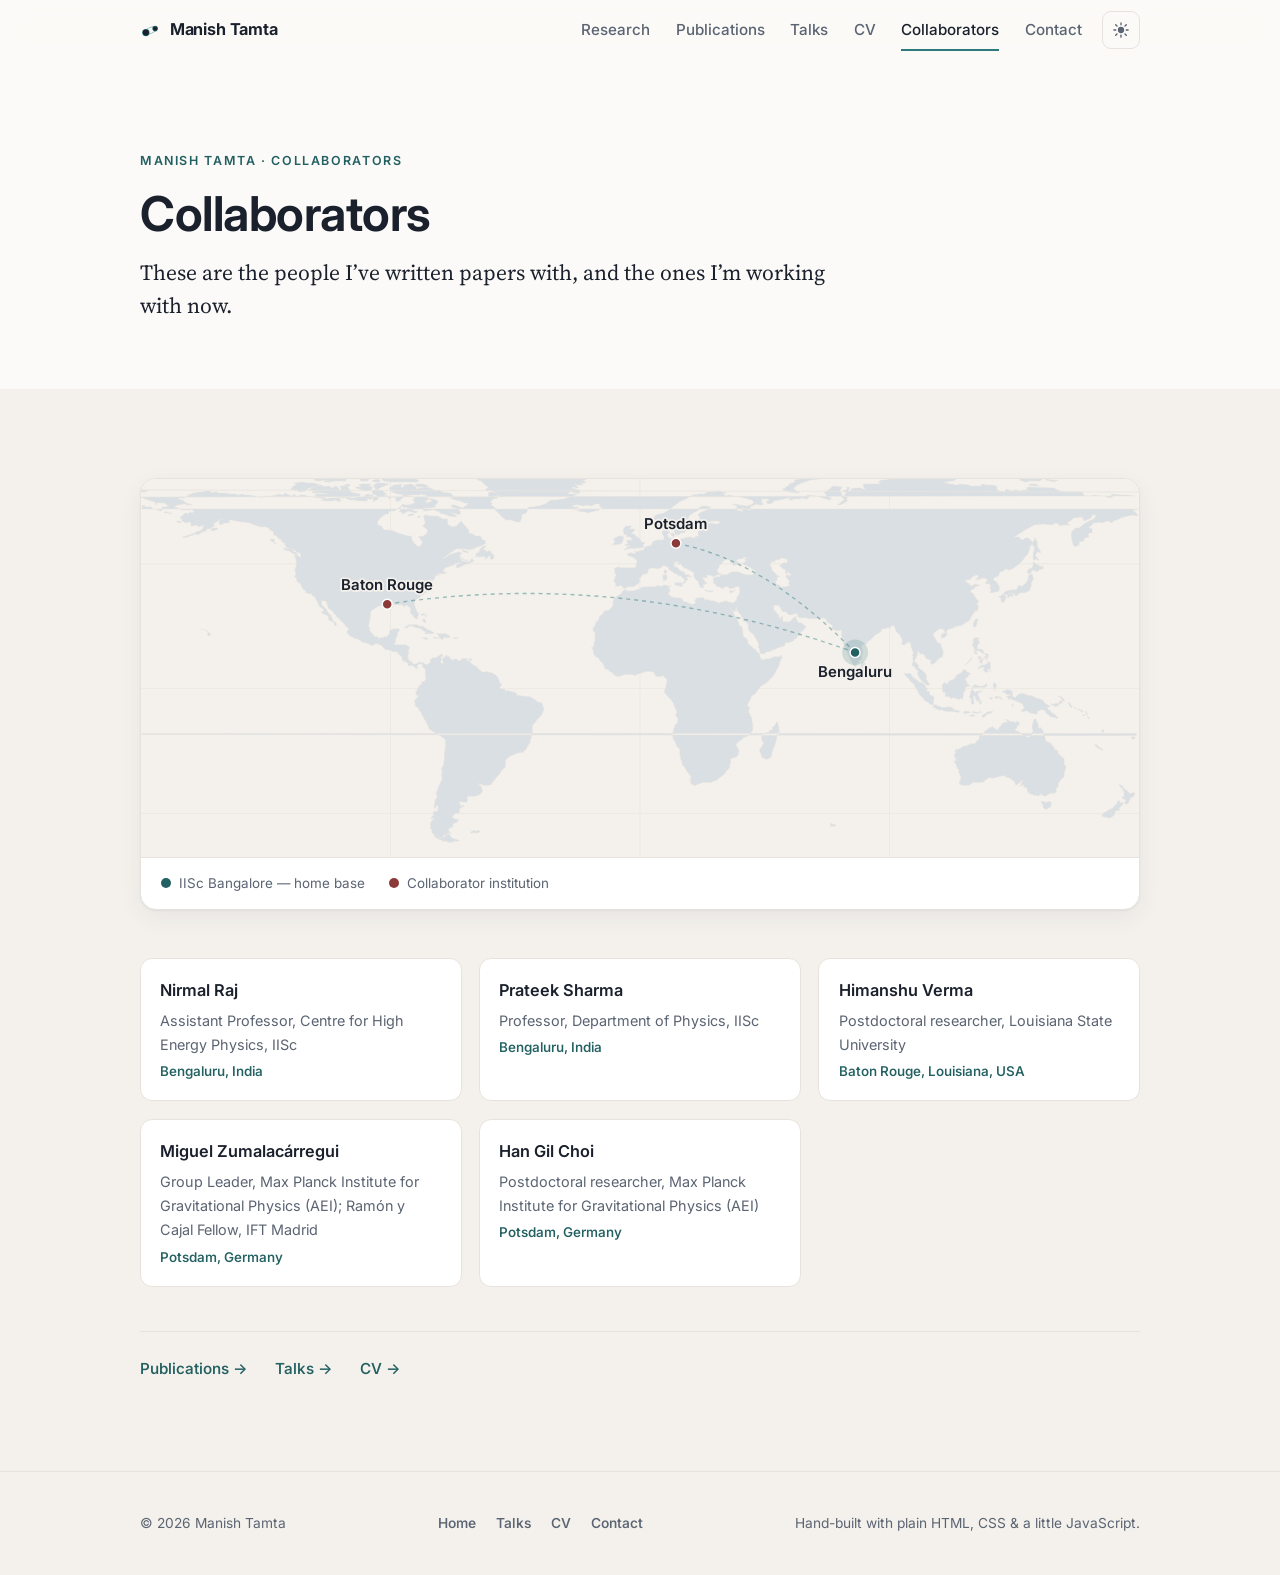
==== commit 0efdb65c: "Copy pass across all pages Home: name advisors as Dr.; "core member" of the LISA Cosmology WG; tight" ====
--- a/collaborators.html
+++ b/collaborators.html
@@ -59,9 +59,8 @@
       <p class="eyebrow"><a href="index.html">Manish Tamta</a> · Collaborators</p>
       <h1>Collaborators</h1>
       <p class="lead">
-        Research like this doesn&rsquo;t happen alone. These are the people I&rsquo;ve
-        written papers with, and the ones I&rsquo;m working with now &mdash; and where in
-        the world they are.
+        These are the people I&rsquo;ve written papers with, and the ones I&rsquo;m
+        working with now.
       </p>
     </div>
   </section>
--- a/assets/css/style.css
+++ b/assets/css/style.css
@@ -178,7 +178,7 @@
   :root:not([data-theme="light"]) .icon-moon { display: block; }
 }
 
-.menu-toggle { display: none; flex-direction: column; gap: 4px; }
+.menu-toggle { display: none; flex-direction: column; align-items: center; justify-content: center; gap: 4px; }
 .menu-toggle span { width: 17px; height: 2px; background: currentColor; border-radius: 2px; transition: transform .2s ease, opacity .2s ease; }
 
 /* ------------------------------------------------------------ sections -- */
